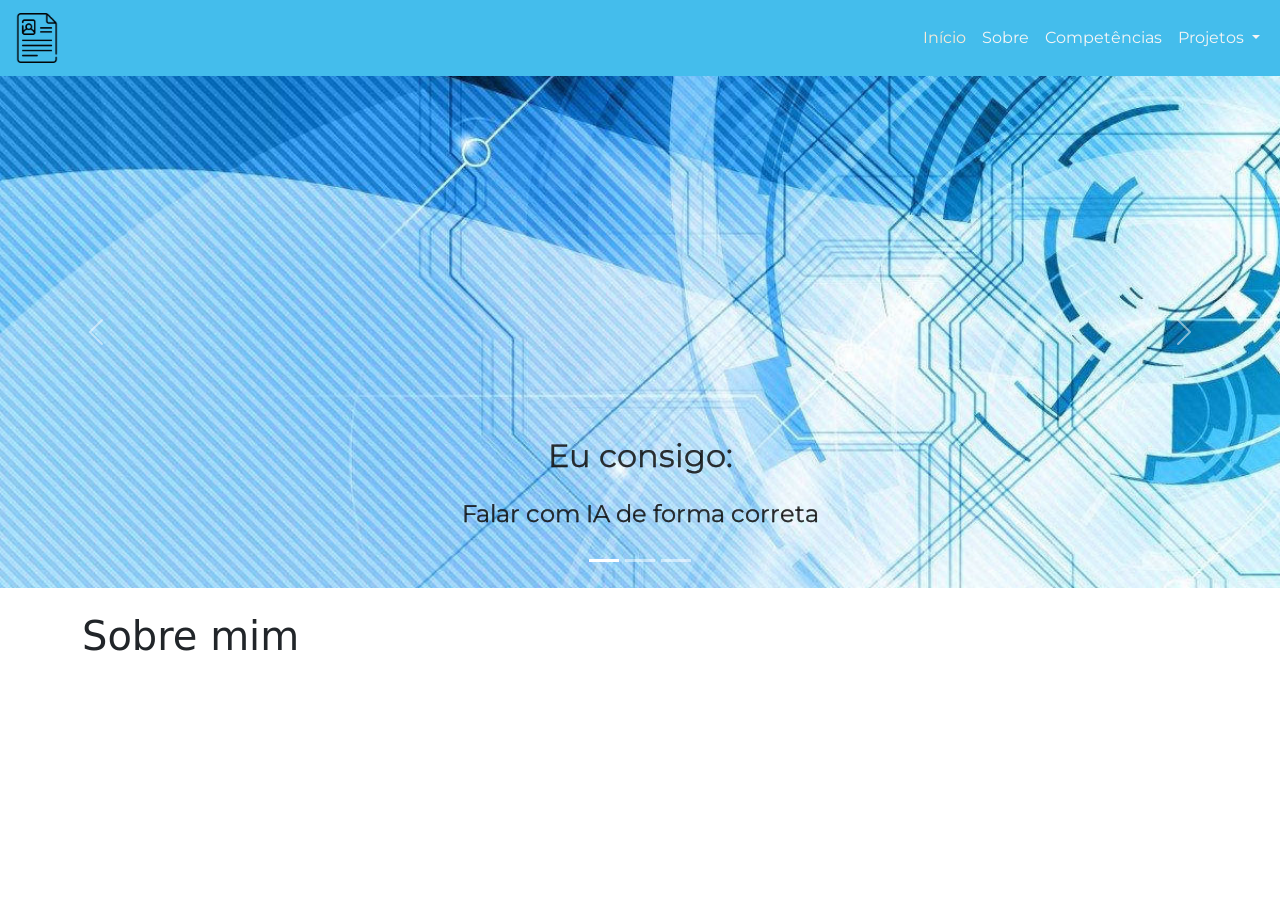
==== Curriculo/index.html @ 7e07754c "Add files via upload" ====
<!DOCTYPE html>
<html lang="pt-br">

<head>
    <meta charset="UTF-8">
    <meta name="viewport" content="width=device-width, initial-scale=1.0">
    <title>Currículo</title>
    <link rel="stylesheet" href="css/bootstrap.css">
    <link rel="stylesheet" href="css/style.css">
    <link rel="shortcut icon" href="img/resume.png" type="image/x-icon">
    <link rel="preconnect" href="https://fonts.googleapis.com">
    <link rel="preconnect" href="https://fonts.gstatic.com" crossorigin>
    <link href="https://fonts.googleapis.com/css2?family=Montserrat:ital,wght@0,100..900;1,100..900&display=swap"
        rel="stylesheet">
</head>

<body>
    <!-- cabeçalho -->
    <header>
        <nav class="navbar navbar-expand-lg fundomenu">
            <div class="container-fluid">
                <a class="navbar-brand" href="#carrossel"><img src="img/logo.png" alt="Logo do site"></a>
                <button class="navbar-toggler" type="button" data-bs-toggle="collapse"
                    data-bs-target="#navbarSupportedContent" aria-controls="navbarSupportedContent"
                    aria-expanded="false" aria-label="Toggle navigation">
                    <span class="navbar-toggler-icon"></span>
                </button>
                <div class="collapse navbar-collapse" id="navbarSupportedContent">
                    <ul class="navbar-nav ms-auto mb-2 mb-lg-0">
                        <li class="nav-item">
                            <a class="nav-link active minhafonte" aria-current="page" href="#carrossel">Início</a>
                        </li>
                        <li class="nav-item">
                            <a class="nav-link minhafonte" href="#sobre">Sobre</a>
                        </li>
                        <li class="nav-item">
                            <a class="nav-link minhafonte" href="#competencias">Competências</a>
                        </li>
                        <li class="nav-item dropdown">
                            <a class="nav-link dropdown-toggle minhafonte" href="#" role="button"
                                data-bs-toggle="dropdown" aria-expanded="false">
                                Projetos
                            </a>
                            <ul class="dropdown-menu dropdown-menu-end">
                                <li><a class="dropdown-item minhafonte" href="#">Teatro</a></li>
                                <li><a class="dropdown-item minhafonte" href="#">Fotonovela</a></li>
                                <li><a class="dropdown-item minhafonte" href="#">Cena de filme em inglês</a></li>
                                <li>
                                    <hr class="dropdown-divider">
                                </li>
                                <li><a class="dropdown-item minhafonte" href="#">Meu Primeiro site</a></li>
                                <li><a class="dropdown-item minhafonte" href="#">Personagens que refiz no Photoshop</a>
                                </li>
                                <li><a class="dropdown-item minhafonte" href="#">Something else here</a></li>
                                <li><a class="dropdown-item minhafonte" href="#">Something else here</a></li>
                            </ul>
                        </li>
                    </ul>
                </div>
            </div>
        </nav>
    </header>

    <!-- carrossel -->
    <section id="carrossel">
        <div id="carouselExampleCaptions" class="carousel slide">
            <div class="carousel-indicators">
                <button type="button" data-bs-target="#carouselExampleCaptions" data-bs-slide-to="0" class="active"
                    aria-current="true" aria-label="Slide 1"></button>
                <button type="button" data-bs-target="#carouselExampleCaptions" data-bs-slide-to="1"
                    aria-label="Slide 2"></button>
                <button type="button" data-bs-target="#carouselExampleCaptions" data-bs-slide-to="2"
                    aria-label="Slide 3"></button>
            </div>
            <div class="carousel-inner">
                <div class="carousel-item active">
                    <img src="img/tecnologia-real1.jpg" class="d-block w-100" alt="Eclipse no céu vermelho">
                    <div class="carousel-caption d-none d-md-block minhafonte preto">
                        <div class="grande contorno">
                            <p>Eu consigo:</p>
                        </div>
                        <div class="medio contorno">
                            <p>Falar com IA de forma correta</p>
                        </div>
                    </div>
                </div>
                <div class="carousel-item">
                    <img src="img/tecnologia-real2.jpg" class="d-block w-100" alt="Pôr do sol com cores quentes e rosadas">
                    <div class="carousel-caption d-none d-md-block minhafonte neutro">
                        <div class="grande neutro">
                            <p>Eu sei programar/usar:</p>
                        </div>
                        <div class="medio">
                            <p>Html, CSS, C++ e Python.</p>
                        </div>
                    </div>
                </div>
                <div class="carousel-item">
                    <img src="img/tecnologia-real3.jpg" class="d-block w-100"
                        alt="Cervo a beira de um lago duranto o pôr do sol">
                    <div class="carousel-caption d-none d-md-block minhafonte">
                        <div class="grande contorno">
                            <p>Mais sobre mim</p>
                        </div>
                        <div class="medio neutro">
                            <p>Logo abaixo</p>
                        </div>
                    </div>
                </div>
            </div>
            <button class="carousel-control-prev" type="button" data-bs-target="#carouselExampleCaptions"
                data-bs-slide="prev">
                <span class="carousel-control-prev-icon" aria-hidden="true"></span>
                <span class="visually-hidden">Previous</span>
            </button>
            <button class="carousel-control-next" type="button" data-bs-target="#carouselExampleCaptions"
                data-bs-slide="next">
                <span class="carousel-control-next-icon" aria-hidden="true"></span>
                <span class="visually-hidden">Next</span>
            </button>
        </div>
    </section>

    <!-- maior section para o site inteiro -->
    <main class="my-4 container">
        <!-- sobre mim -->
        <section id="sobre">
            <h1>Sobre mim</h1>
        </section>

        <!-- grid das competencias no mercado de trabalho -->
        <section id="competencias">

        </section>
    </main>

    <!-- rodapé do site -->
    <footer>

    </footer>
    <script src="js/bootstrap.bundle.js"></script>
</body>

</html>
---- Curriculo/css/style.css ----
img{
    width: 50px;
    height: auto;
}
.fundomenu{
    background-color: rgba(32, 176, 233, 0.836);
}

.minhafonte{
  font-family: "Montserrat", sans-serif;
  font-optical-sizing: auto;
  font-weight: 400px;
  font-style: normal;
}

.preto{
  color: rgba(27, 26, 26, 0.904);
}

.contorno{
  -webkit-text-stroke-width: 0.3px;
  -webkit-text-stroke-color: black;
}

.neutro{
  -webkit-text-stroke-width: 0.2px;
  -webkit-text-stroke-color: antiquewhite;
}

.grande{
  font-size: 2rem;
}

.medio{
  font-size: 1.5rem;
}
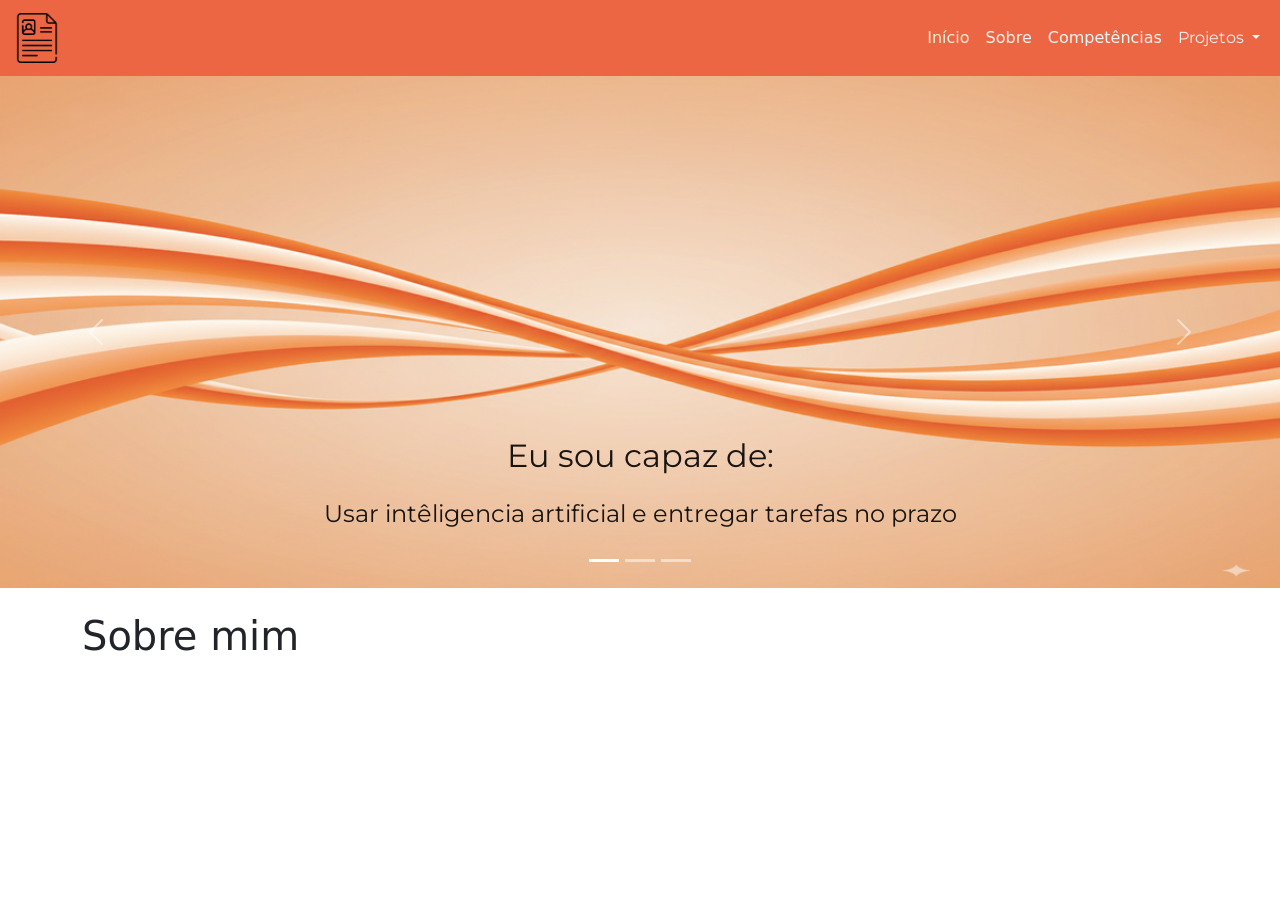
==== commit 4557f406: "curriculo" ====
--- a/Curriculo/index.html
+++ b/Curriculo/index.html
@@ -6,7 +6,7 @@
     <meta name="viewport" content="width=device-width, initial-scale=1.0">
     <title>Currículo</title>
     <link rel="stylesheet" href="css/bootstrap.css">
-    <link rel="stylesheet" href="css/style.css">
+    <link rel="stylesheet" href="css/estilo.css">
     <link rel="shortcut icon" href="img/resume.png" type="image/x-icon">
     <link rel="preconnect" href="https://fonts.googleapis.com">
     <link rel="preconnect" href="https://fonts.gstatic.com" crossorigin>
@@ -37,7 +37,7 @@
                             <a class="nav-link minhafonte" href="#competencias">Competências</a>
                         </li>
                         <li class="nav-item dropdown">
-                            <a class="nav-link dropdown-toggle minhafonte" href="#" role="button"
+                            <a class="nav-link dropdown-toggle minha_fonte" href="#" role="button"
                                 data-bs-toggle="dropdown" aria-expanded="false">
                                 Projetos
                             </a>
@@ -74,36 +74,36 @@
             </div>
             <div class="carousel-inner">
                 <div class="carousel-item active">
-                    <img src="img/tecnologia-real1.jpg" class="d-block w-100" alt="Eclipse no céu vermelho">
-                    <div class="carousel-caption d-none d-md-block minhafonte preto">
-                        <div class="grande contorno">
-                            <p>Eu consigo:</p>
+                    <img src="img/resized_1.png" class="d-block w-100" alt="Fundo Laranja com linhas laranjas e brancas no meio de cada lado, quase se tocam igual galhos de arvores">
+                    <div class="carousel-caption d-none d-md-block minha_fonte preto">
+                        <div class="grande-contorno">
+                            <p>Eu sou capaz de:</p>
                         </div>
-                        <div class="medio contorno">
-                            <p>Falar com IA de forma correta</p>
+                        <div class="medio-contorno">
+                            <p>Usar intêligencia artificial e entregar tarefas no prazo</p>
                         </div>
                     </div>
                 </div>
                 <div class="carousel-item">
-                    <img src="img/tecnologia-real2.jpg" class="d-block w-100" alt="Pôr do sol com cores quentes e rosadas">
-                    <div class="carousel-caption d-none d-md-block minhafonte neutro">
-                        <div class="grande neutro">
-                            <p>Eu sei programar/usar:</p>
+                    <img src="img/resized_2.png" class="d-block w-100" alt="Fundo laranja com o uso de formas geométricas e linhas laranjas e brancas, uma junçao de abstracionismo com o uso de linhas que se assemelham a galhos de árvore">
+                    <div class="carousel-caption d-none d-md-block minha_fonte preto">
+                        <div class="grande-neutro">
+                            <p>Eu sei programar:</p>
                         </div>
                         <div class="medio">
-                            <p>Html, CSS, C++ e Python.</p>
+                            <p>Html, CSS, e Python.</p>
                         </div>
                     </div>
                 </div>
                 <div class="carousel-item">
-                    <img src="img/tecnologia-real3.jpg" class="d-block w-100"
-                        alt="Cervo a beira de um lago duranto o pôr do sol">
-                    <div class="carousel-caption d-none d-md-block minhafonte">
-                        <div class="grande contorno">
-                            <p>Mais sobre mim</p>
+                    <img src="img/resized_3.png" class="d-block w-100"
+                        alt="formas geometricas com as cores laranja e branco">
+                    <div class="carousel-caption d-none d-md-block minha_fonte preto">
+                        <div class="grande-contorno">
+                            <p>Edição</p>
                         </div>
-                        <div class="medio neutro">
-                            <p>Logo abaixo</p>
+                        <div class="medio-neutro">
+                            <p>Eu consigo usar o photoshop, e sei usar tanto o excel quanto o word</p>
                         </div>
                     </div>
                 </div>
--- a/Curriculo/css/estilo.css
+++ b/Curriculo/css/estilo.css
@@ -0,0 +1,48 @@
+img{
+    width: 50px;
+    height: auto;
+}
+.fundomenu{
+    background-color: rgba(233, 72, 32, 0.836);
+}
+
+.minha_fonte{
+  font-family: "Montserrat", sans-serif;
+  font-optical-sizing: auto;
+  font-weight: 400px;
+  font-style: normal;
+}
+
+.preto {
+    color: rgba(0, 0, 0, 0.9);
+}
+
+.neutro {
+    color: antiquewhite;
+}
+
+/* Contornos */
+.contorno {
+    -webkit-text-stroke-width: 0.3px;
+    -webkit-text-stroke-color: black;
+}
+
+.neutro-contorno {
+    -webkit-text-stroke-width: 0.2px;
+    -webkit-text-stroke-color: antiquewhite;
+}
+
+/* Tamanhos de texto */
+.grande, .grande-contorno, .grande-neutro {
+    font-size: 2rem;
+    
+}
+
+.medio, .medio-contorno, .medio-neutro {
+    font-size: 1.5rem;
+}
+
+/* Garantindo prioridade sobre Bootstrap */
+.carousel-caption .minha_fonte {
+    font-family: "Montserrat", sans-serif;
+}
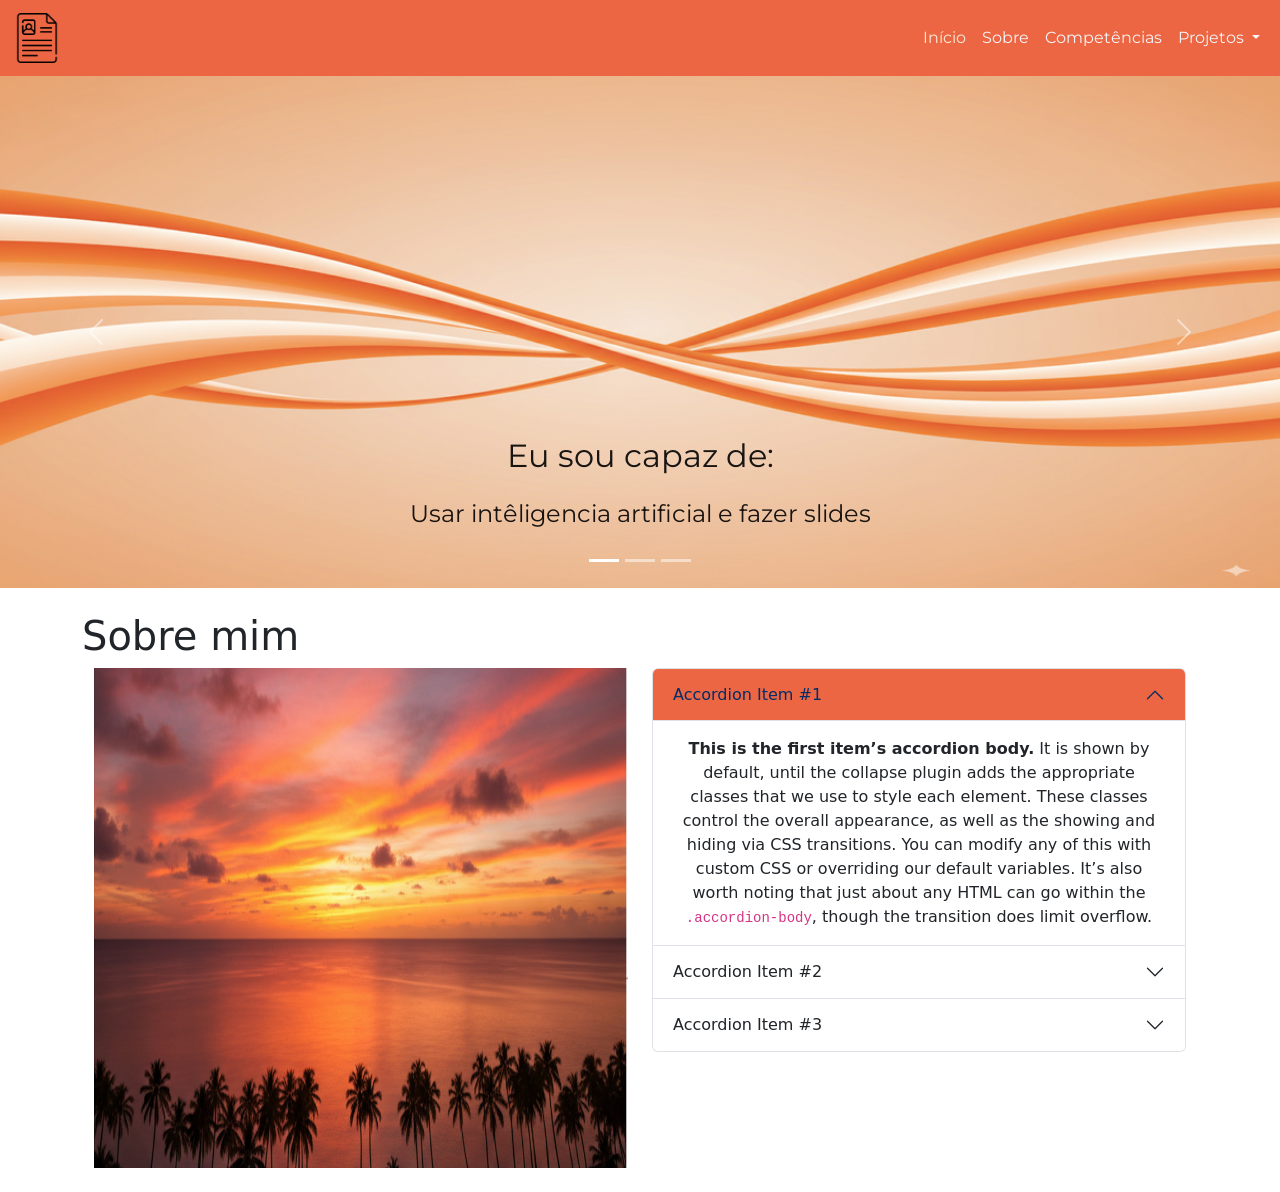
==== commit 3de6da4d: "accordion" ====
--- a/Curriculo/index.html
+++ b/Curriculo/index.html
@@ -19,7 +19,7 @@
     <header>
         <nav class="navbar navbar-expand-lg fundomenu">
             <div class="container-fluid">
-                <a class="navbar-brand" href="#carrossel"><img src="img/logo.png" alt="Logo do site"></a>
+                <a class="navbar-brand" href="#carrossel"><img class="samir" src="img/logo.png" alt="Logo do site"></a>
                 <button class="navbar-toggler" type="button" data-bs-toggle="collapse"
                     data-bs-target="#navbarSupportedContent" aria-controls="navbarSupportedContent"
                     aria-expanded="false" aria-label="Toggle navigation">
@@ -28,13 +28,13 @@
                 <div class="collapse navbar-collapse" id="navbarSupportedContent">
                     <ul class="navbar-nav ms-auto mb-2 mb-lg-0">
                         <li class="nav-item">
-                            <a class="nav-link active minhafonte" aria-current="page" href="#carrossel">Início</a>
+                            <a class="nav-link active minha_fonte" aria-current="page" href="#carrossel">Início</a>
                         </li>
                         <li class="nav-item">
-                            <a class="nav-link minhafonte" href="#sobre">Sobre</a>
+                            <a class="nav-link minha_fonte" href="#sobre">Sobre</a>
                         </li>
                         <li class="nav-item">
-                            <a class="nav-link minhafonte" href="#competencias">Competências</a>
+                            <a class="nav-link minha_fonte" href="#competencias">Competências</a>
                         </li>
                         <li class="nav-item dropdown">
                             <a class="nav-link dropdown-toggle minha_fonte" href="#" role="button"
@@ -42,17 +42,17 @@
                                 Projetos
                             </a>
                             <ul class="dropdown-menu dropdown-menu-end">
-                                <li><a class="dropdown-item minhafonte" href="#">Teatro</a></li>
-                                <li><a class="dropdown-item minhafonte" href="#">Fotonovela</a></li>
-                                <li><a class="dropdown-item minhafonte" href="#">Cena de filme em inglês</a></li>
+                                <li><a class="dropdown-item minha_fonte" href="#">Teatro</a></li>
+                                <li><a class="dropdown-item minha_fonte" href="#">Fotonovela</a></li>
+                                <li><a class="dropdown-item minha_fonte" href="#">Cena de filme em inglês</a></li>
                                 <li>
                                     <hr class="dropdown-divider">
                                 </li>
-                                <li><a class="dropdown-item minhafonte" href="#">Meu Primeiro site</a></li>
-                                <li><a class="dropdown-item minhafonte" href="#">Personagens que refiz no Photoshop</a>
+                                <li><a class="dropdown-item minha_fonte" href="#">Meu Primeiro site</a></li>
+                                <li><a class="dropdown-item minha_fonte" href="#">Personagens que refiz no Photoshop</a>
                                 </li>
-                                <li><a class="dropdown-item minhafonte" href="#">Something else here</a></li>
-                                <li><a class="dropdown-item minhafonte" href="#">Something else here</a></li>
+                                <li><a class="dropdown-item minha_fonte" href="#">Something else here</a></li>
+                                <li><a class="dropdown-item minha_fonte" href="#">Something else here</a></li>
                             </ul>
                         </li>
                     </ul>
@@ -74,18 +74,20 @@
             </div>
             <div class="carousel-inner">
                 <div class="carousel-item active">
-                    <img src="img/resized_1.png" class="d-block w-100" alt="Fundo Laranja com linhas laranjas e brancas no meio de cada lado, quase se tocam igual galhos de arvores">
+                    <img src="img/resized_1.png" class="d-block w-100"
+                        alt="Fundo Laranja com linhas laranjas e brancas no meio de cada lado, quase se tocam igual galhos de arvores">
                     <div class="carousel-caption d-none d-md-block minha_fonte preto">
                         <div class="grande-contorno">
                             <p>Eu sou capaz de:</p>
                         </div>
                         <div class="medio-contorno">
-                            <p>Usar intêligencia artificial e entregar tarefas no prazo</p>
+                            <p>Usar intêligencia artificial e fazer slides</p>
                         </div>
                     </div>
                 </div>
                 <div class="carousel-item">
-                    <img src="img/resized_2.png" class="d-block w-100" alt="Fundo laranja com o uso de formas geométricas e linhas laranjas e brancas, uma junçao de abstracionismo com o uso de linhas que se assemelham a galhos de árvore">
+                    <img src="img/resized_2.png" class="d-block w-100"
+                        alt="Fundo laranja com o uso de formas geométricas e linhas laranjas e brancas, uma junçao de abstracionismo com o uso de linhas que se assemelham a galhos de árvore">
                     <div class="carousel-caption d-none d-md-block minha_fonte preto">
                         <div class="grande-neutro">
                             <p>Eu sei programar:</p>
@@ -126,6 +128,79 @@
         <!-- sobre mim -->
         <section id="sobre">
             <h1>Sobre mim</h1>
+            <div class="container text-center">
+                <div class="row">
+                    <div class="col">
+                        <img src="img/banner1.png" class="img-fluid" alt="...">
+                    </div>
+                    <div class="col">
+                        <div class="accordion" id="accordionExample">
+                            <div class="accordion-item">
+                                <h2 class="accordion-header">
+                                    <button class="accordion-button" type="button" data-bs-toggle="collapse"
+                                        data-bs-target="#collapseOne" aria-expanded="true" aria-controls="collapseOne">
+                                        Accordion Item #1
+                                    </button>
+                                </h2>
+                                <div id="collapseOne" class="accordion-collapse collapse show"
+                                    data-bs-parent="#accordionExample">
+                                    <div class="accordion-body">
+                                        <strong>This is the first item’s accordion body.</strong> It is shown by
+                                        default, until the collapse plugin adds the appropriate classes that we use to
+                                        style each element. These classes control the overall appearance, as well as the
+                                        showing and hiding via CSS transitions. You can modify any of this with custom
+                                        CSS or overriding our default variables. It’s also worth noting that just about
+                                        any HTML can go within the <code>.accordion-body</code>, though the transition
+                                        does limit overflow.
+                                    </div>
+                                </div>
+                            </div>
+                            <div class="accordion-item">
+                                <h2 class="accordion-header">
+                                    <button class="accordion-button collapsed" type="button" data-bs-toggle="collapse"
+                                        data-bs-target="#collapseTwo" aria-expanded="false" aria-controls="collapseTwo">
+                                        Accordion Item #2
+                                    </button>
+                                </h2>
+                                <div id="collapseTwo" class="accordion-collapse collapse"
+                                    data-bs-parent="#accordionExample">
+                                    <div class="accordion-body">
+                                        <strong>This is the second item’s accordion body.</strong> It is hidden by
+                                        default, until the collapse plugin adds the appropriate classes that we use to
+                                        style each element. These classes control the overall appearance, as well as the
+                                        showing and hiding via CSS transitions. You can modify any of this with custom
+                                        CSS or overriding our default variables. It’s also worth noting that just about
+                                        any HTML can go within the <code>.accordion-body</code>, though the transition
+                                        does limit overflow.
+                                    </div>
+                                </div>
+                            </div>
+                            <div class="accordion-item">
+                                <h2 class="accordion-header">
+                                    <button class="accordion-button collapsed" type="button" data-bs-toggle="collapse"
+                                        data-bs-target="#collapseThree" aria-expanded="false"
+                                        aria-controls="collapseThree">
+                                        Accordion Item #3
+                                    </button>
+                                </h2>
+                                <div id="collapseThree" class="accordion-collapse collapse"
+                                    data-bs-parent="#accordionExample">
+                                    <div class="accordion-body">
+                                        <strong>This is the third item’s accordion body.</strong> It is hidden by
+                                        default, until the collapse plugin adds the appropriate classes that we use to
+                                        style each element. These classes control the overall appearance, as well as the
+                                        showing and hiding via CSS transitions. You can modify any of this with custom
+                                        CSS or overriding our default variables. It’s also worth noting that just about
+                                        any HTML can go within the <code>.accordion-body</code>, though the transition
+                                        does limit overflow.
+                                    </div>
+                                </div>
+                            </div>
+                        </div>
+                    </div>
+                </div>
+            </div>
+
         </section>
 
         <!-- grid das competencias no mercado de trabalho -->
--- a/Curriculo/css/estilo.css
+++ b/Curriculo/css/estilo.css
@@ -1,4 +1,4 @@
-img{
+.samir{
     width: 50px;
     height: auto;
 }
@@ -45,4 +45,9 @@
 /* Garantindo prioridade sobre Bootstrap */
 .carousel-caption .minha_fonte {
     font-family: "Montserrat", sans-serif;
+}
+
+.img-fluid {
+    width: 700px;
+    height: 500px;
 }
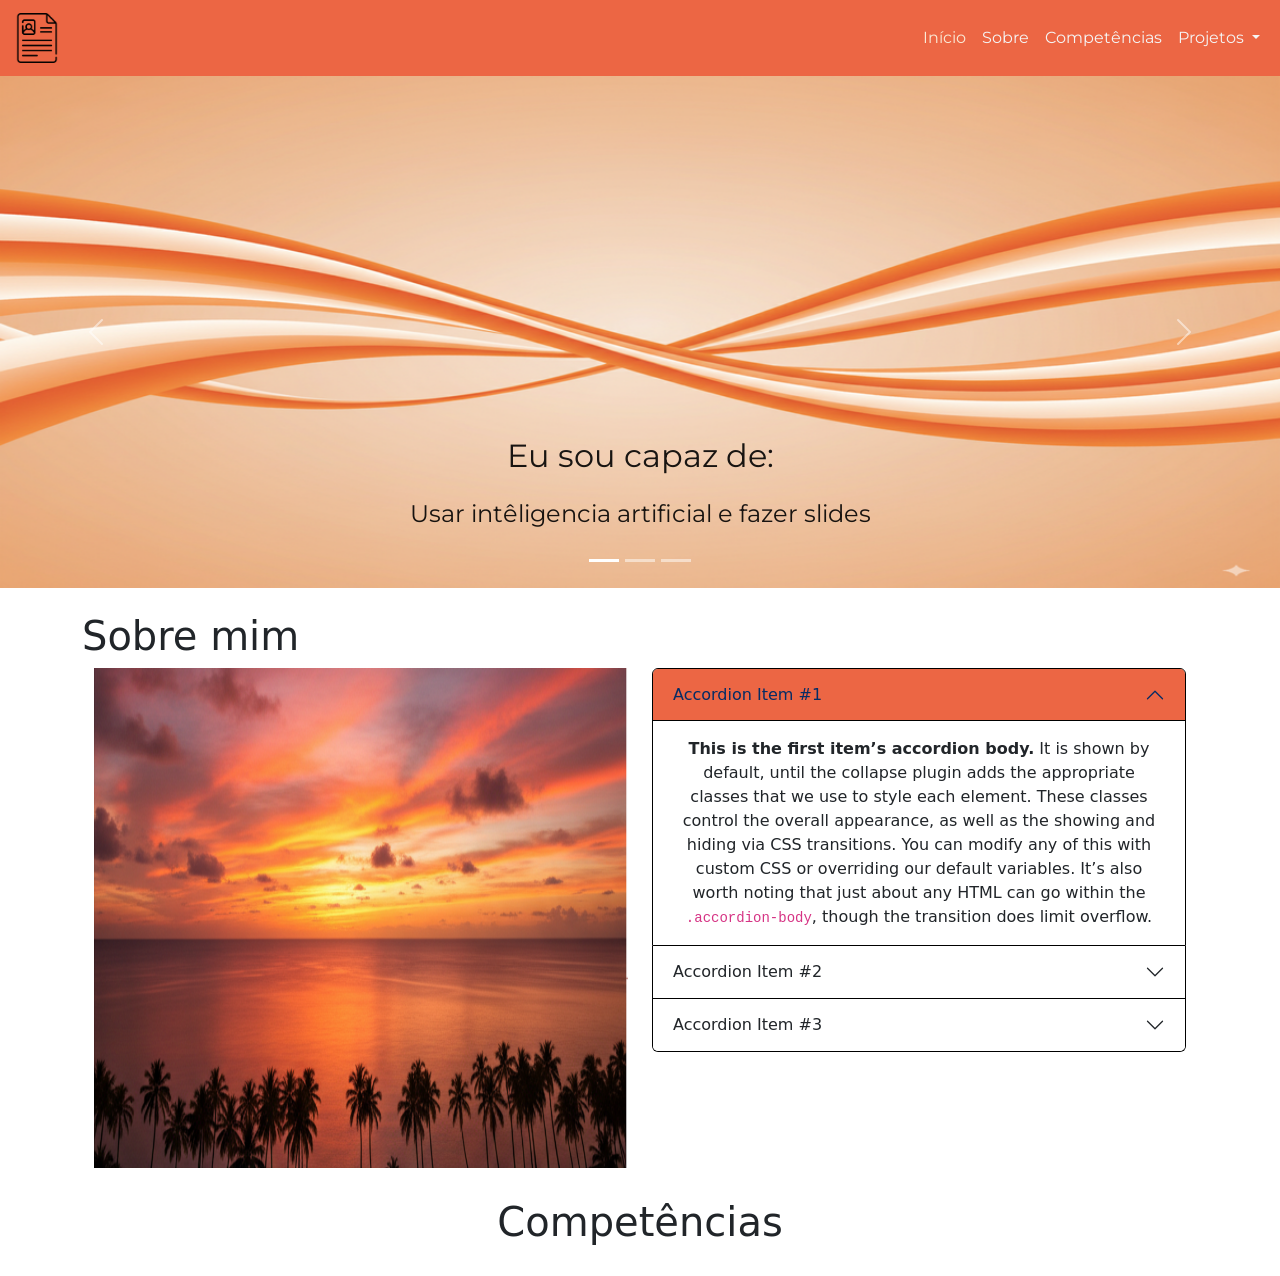
==== commit fdb41871: "samir" ====
--- a/Curriculo/index.html
+++ b/Curriculo/index.html
@@ -205,8 +205,8 @@
 
         <!-- grid das competencias no mercado de trabalho -->
         <section id="competencias">
-
-        </section>
+            <div class="compe"></div>
+                <h1 class ="compe">Competências</h1>
     </main>
 
     <!-- rodapé do site -->
--- a/Curriculo/css/estilo.css
+++ b/Curriculo/css/estilo.css
@@ -50,4 +50,10 @@
 .img-fluid {
     width: 700px;
     height: 500px;
-}+}
+
+.compe {
+    text-align: center;
+    margin-bottom: 30px;
+}
+
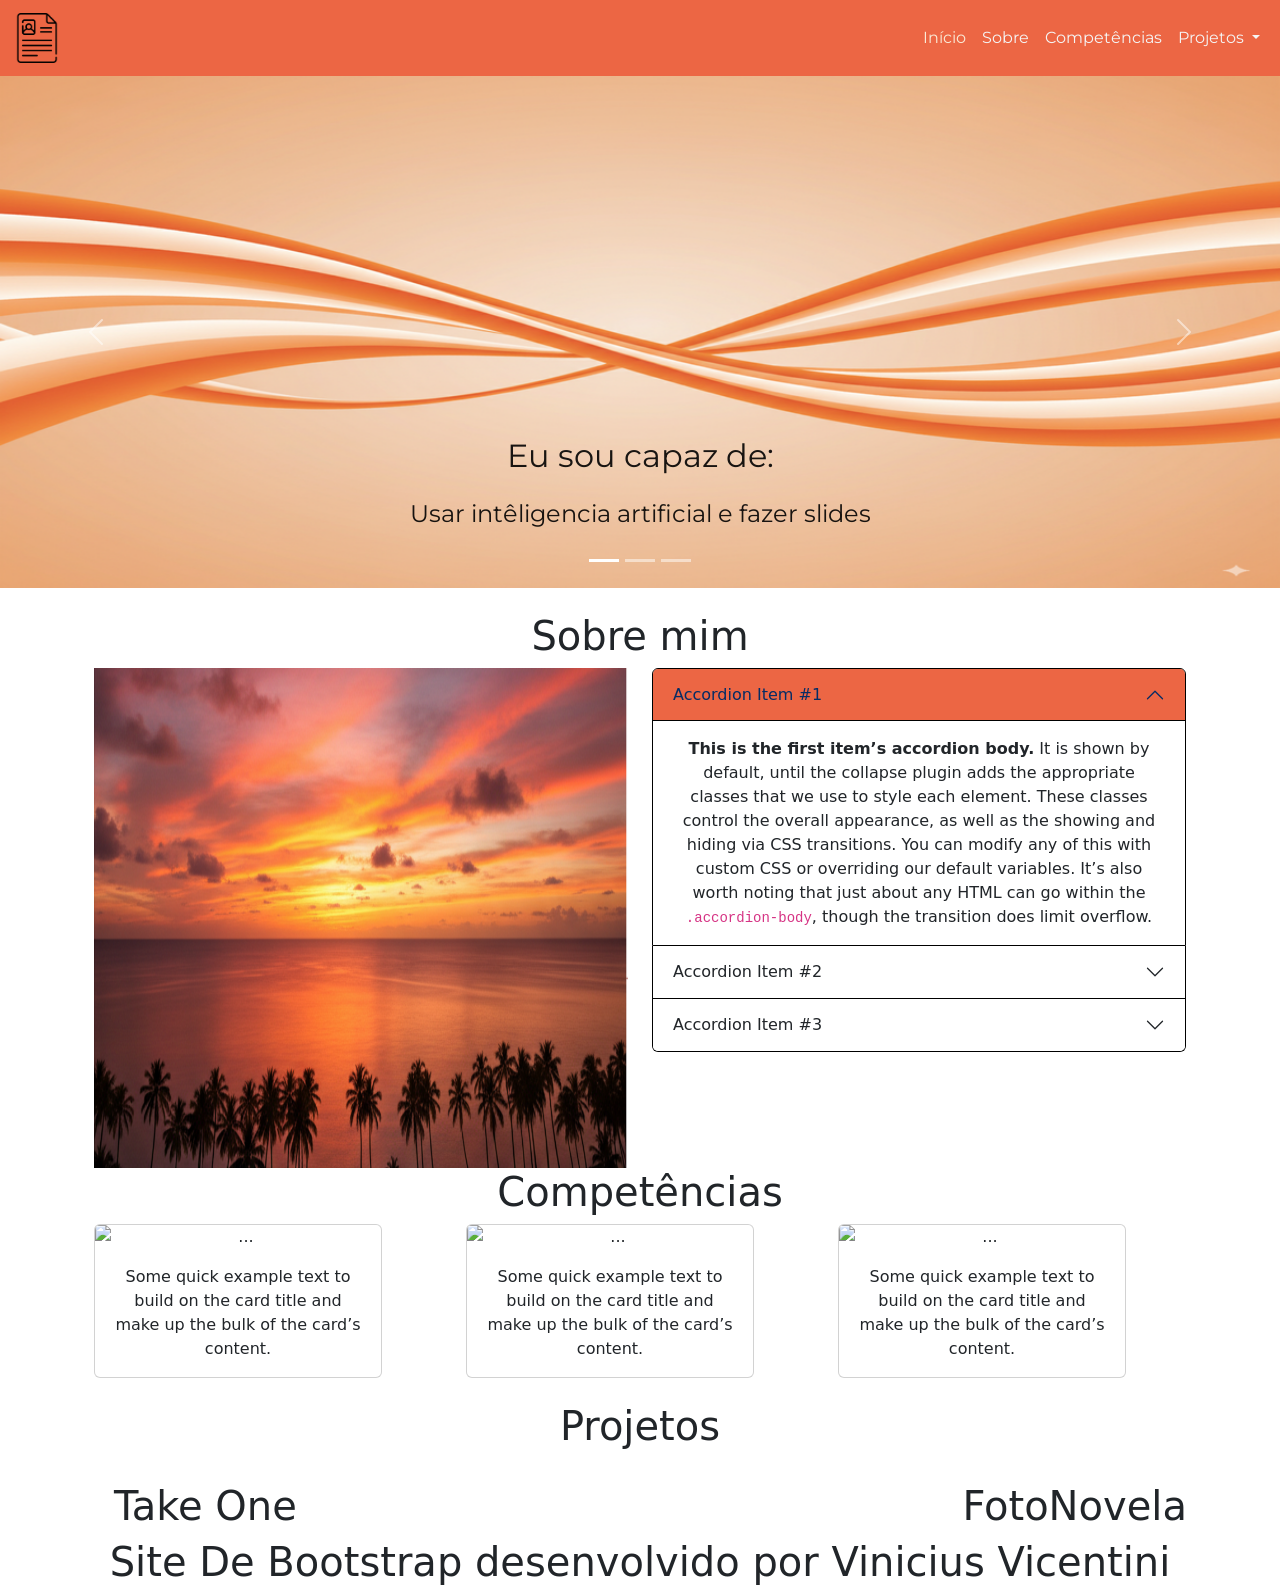
==== commit 416df808: "amir" ====
--- a/Curriculo/index.html
+++ b/Curriculo/index.html
@@ -127,13 +127,13 @@
     <main class="my-4 container">
         <!-- sobre mim -->
         <section id="sobre">
-            <h1>Sobre mim</h1>
             <div class="container text-center">
+                <h1>Sobre mim</h1>
                 <div class="row">
                     <div class="col">
                         <img src="img/banner1.png" class="img-fluid" alt="...">
                     </div>
-                    <div class="col">
+                    <div class="col centralizar">
                         <div class="accordion" id="accordionExample">
                             <div class="accordion-item">
                                 <h2 class="accordion-header">
@@ -205,14 +205,63 @@
 
         <!-- grid das competencias no mercado de trabalho -->
         <section id="competencias">
-            <div class="compe"></div>
-                <h1 class ="compe">Competências</h1>
+            <div class="container text-center">
+                <div class="row">
+                    <h1>Competências</h1>
+                  <div class="col">
+                    <div class="card" style="width: 18rem;">
+                        <img src="..." class="card-img-top" alt="...">
+                        <div class="card-body">
+                          <p class="card-text">Some quick example text to build on the card title and make up the bulk of the card’s content.</p>
+                        </div>
+                      </div>
+                  </div>
+                  <div class="col">
+                    <div class="card" style="width: 18rem;">
+                        <img src="..." class="card-img-top" alt="...">
+                        <div class="card-body">
+                          <p class="card-text">Some quick example text to build on the card title and make up the bulk of the card’s content.</p>
+                        </div>
+                      </div>
+                  </div>
+                  <div class="col">
+                    <div class="card" style="width: 18rem;">
+                        <img src="..." class="card-img-top" alt="...">
+                        <div class="card-body">
+                          <p class="card-text">Some quick example text to build on the card title and make up the bulk of the card’s content.</p>
+                        </div>
+                      </div>
+                  </div>
+                </div>
+              </div>
+        </section>
     </main>
 
+    <section class="proj">
+        <div class="proj"></div>
+            <h1>Projetos</h1>
+            <div class="row justify-content-between">
+                <div class="col-4">
+                    <div class="vid"></div>
+                        <img src="" alt="">
+                  <h1>Take One</Table></h1>
+            </div>
+            <div class="col-4">
+                <div class="vid"></div>
+                    <img src="" alt="">
+                <h1>FotoNovela</h1>
+            </div>
+    </section>
+
     <!-- rodapé do site -->
-    <footer>
-
-    </footer>
+
+    <section class="foot">
+        <div class="foot">
+            <footer>
+                <h1>Site De Bootstrap desenvolvido por Vinicius Vicentini</h1>
+            </footer>
+        </div>
+    </section>
     <script src="js/bootstrap.bundle.js"></script>
 </body>
 
--- a/Curriculo/css/estilo.css
+++ b/Curriculo/css/estilo.css
@@ -57,3 +57,10 @@
     margin-bottom: 30px;
 }
 
+.proj{
+    text-align: center;
+}
+
+.foot{
+    text-align: center;
+}
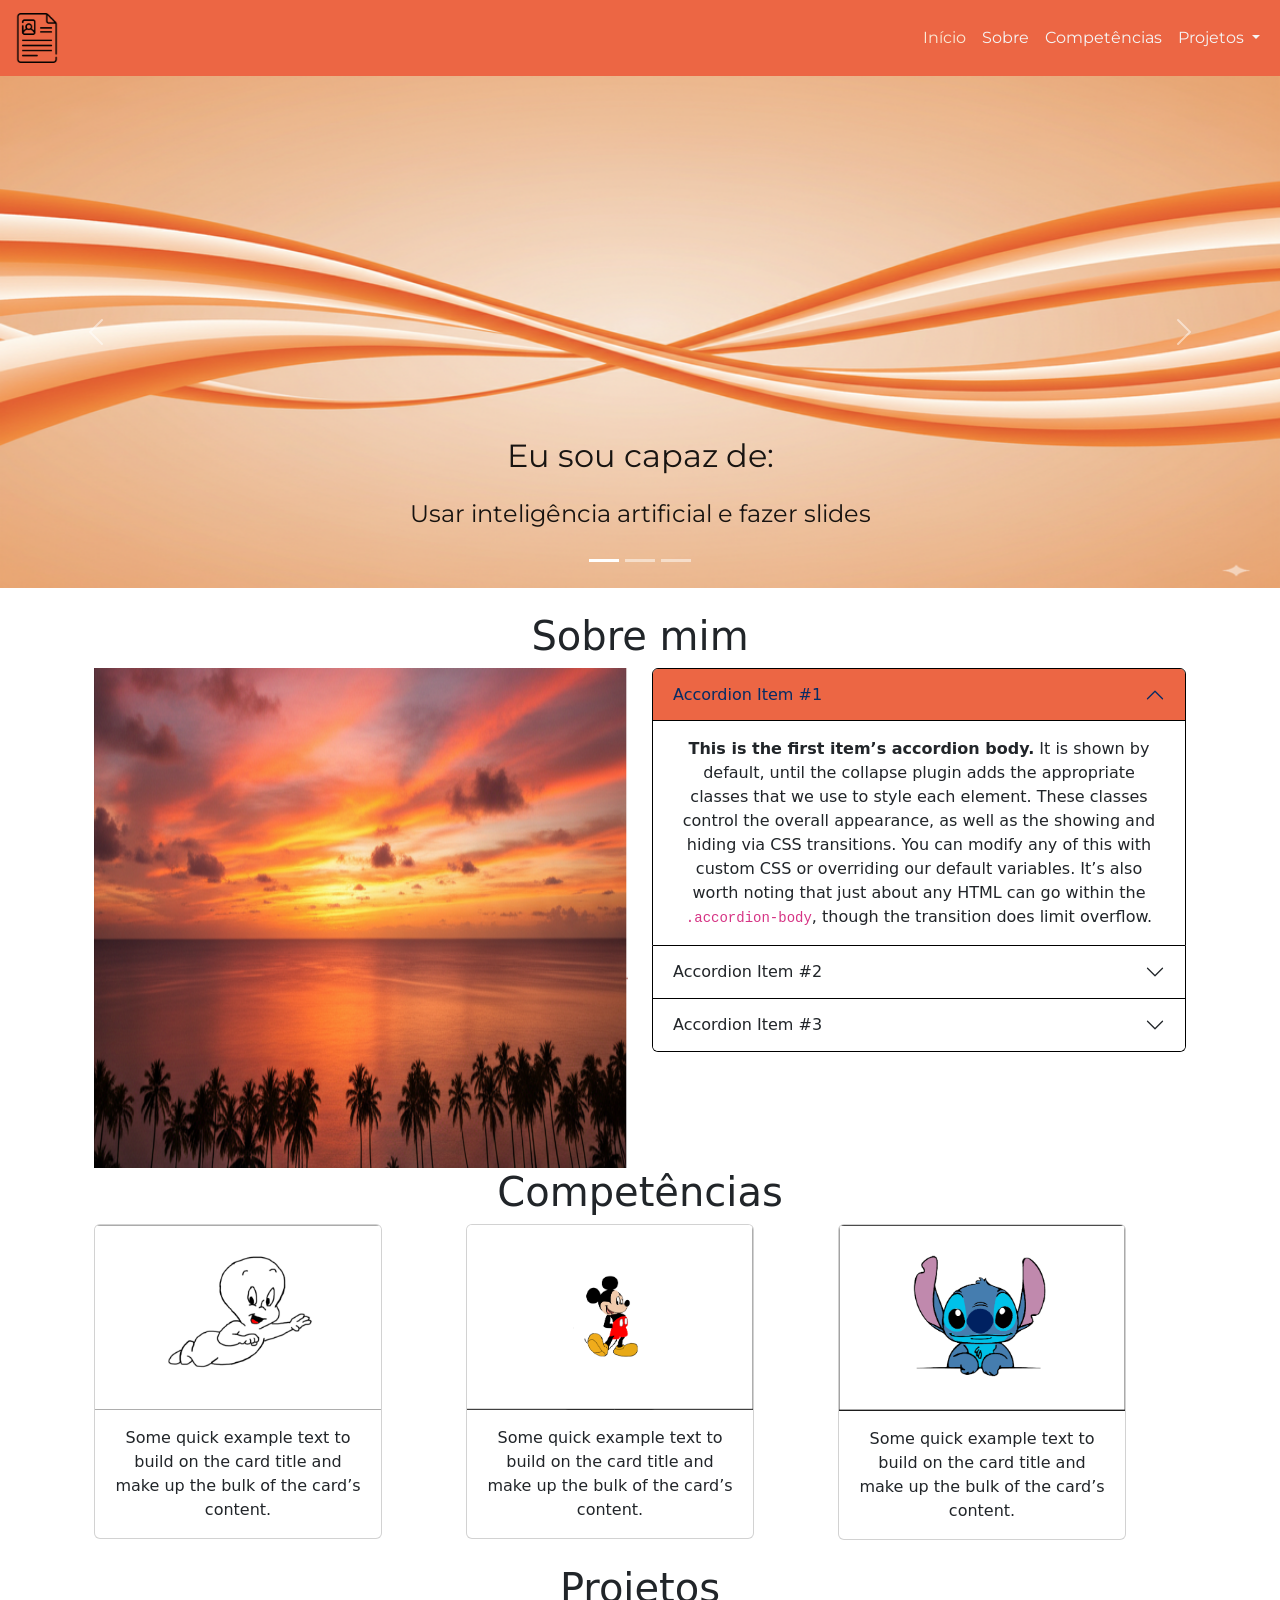
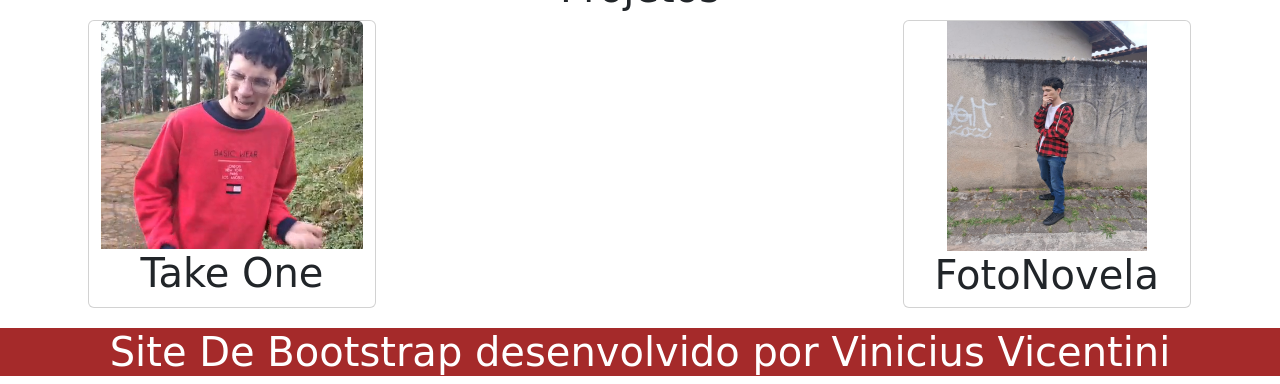
==== commit d5503440: "fotos" ====
--- a/Curriculo/index.html
+++ b/Curriculo/index.html
@@ -81,7 +81,7 @@
                             <p>Eu sou capaz de:</p>
                         </div>
                         <div class="medio-contorno">
-                            <p>Usar intêligencia artificial e fazer slides</p>
+                            <p>Usar inteligência artificial e fazer slides</p>
                         </div>
                     </div>
                 </div>
@@ -210,7 +210,7 @@
                     <h1>Competências</h1>
                   <div class="col">
                     <div class="card" style="width: 18rem;">
-                        <img src="..." class="card-img-top" alt="...">
+                        <img src="img/gas.png" class="card-img-top" alt="...">
                         <div class="card-body">
                           <p class="card-text">Some quick example text to build on the card title and make up the bulk of the card’s content.</p>
                         </div>
@@ -218,7 +218,7 @@
                   </div>
                   <div class="col">
                     <div class="card" style="width: 18rem;">
-                        <img src="..." class="card-img-top" alt="...">
+                        <img src="img/mick.png" class="card-img-top" alt="...">
                         <div class="card-body">
                           <p class="card-text">Some quick example text to build on the card title and make up the bulk of the card’s content.</p>
                         </div>
@@ -226,7 +226,7 @@
                   </div>
                   <div class="col">
                     <div class="card" style="width: 18rem;">
-                        <img src="..." class="card-img-top" alt="...">
+                        <img src="img/sti.png" class="card-img-top" alt="...">
                         <div class="card-body">
                           <p class="card-text">Some quick example text to build on the card title and make up the bulk of the card’s content.</p>
                         </div>
@@ -240,16 +240,17 @@
     <section class="proj">
         <div class="proj"></div>
             <h1>Projetos</h1>
-            <div class="row justify-content-between">
+            <div class="corrigir">
+                <div class="row justify-content-between">
+                <div class="card" style="width: 18rem;">
+                    <img src="img/trauma.png" class="card-img-top" alt="...">
+                        <h1>Take One</Table></h1>
+            </div>
                 <div class="col-4">
-                    <div class="vid"></div>
-                        <img src="" alt="">
-                  <h1>Take One</Table></h1>
-            </div>
-            <div class="col-4">
-                <div class="vid"></div>
-                    <img src="" alt="">
-                <h1>FotoNovela</h1>
+                        <div class="card" style="width: 18rem;">
+                            <img class="pedres" src="img/fot_jpg.png" class="card-img-top" alt="...">
+                    <h1>FotoNovela</h1>
+                </div>
             </div>
     </section>
 
--- a/Curriculo/css/estilo.css
+++ b/Curriculo/css/estilo.css
@@ -55,6 +55,7 @@
 .compe {
     text-align: center;
     margin-bottom: 30px;
+    margin-top: 20pxpx;
 }
 
 .proj{
@@ -63,4 +64,19 @@
 
 .foot{
     text-align: center;
+    background-color: brown;
+    color: white;
+    margin-top: 20px;
+    padding: 1;
+    font-size: 0.5rem;
+}
+
+.corrigir {
+    margin-left: 100px;
+}
+
+.pedres {
+    width: 200px;
+    height: 230px;
+    align-self: center;
 }
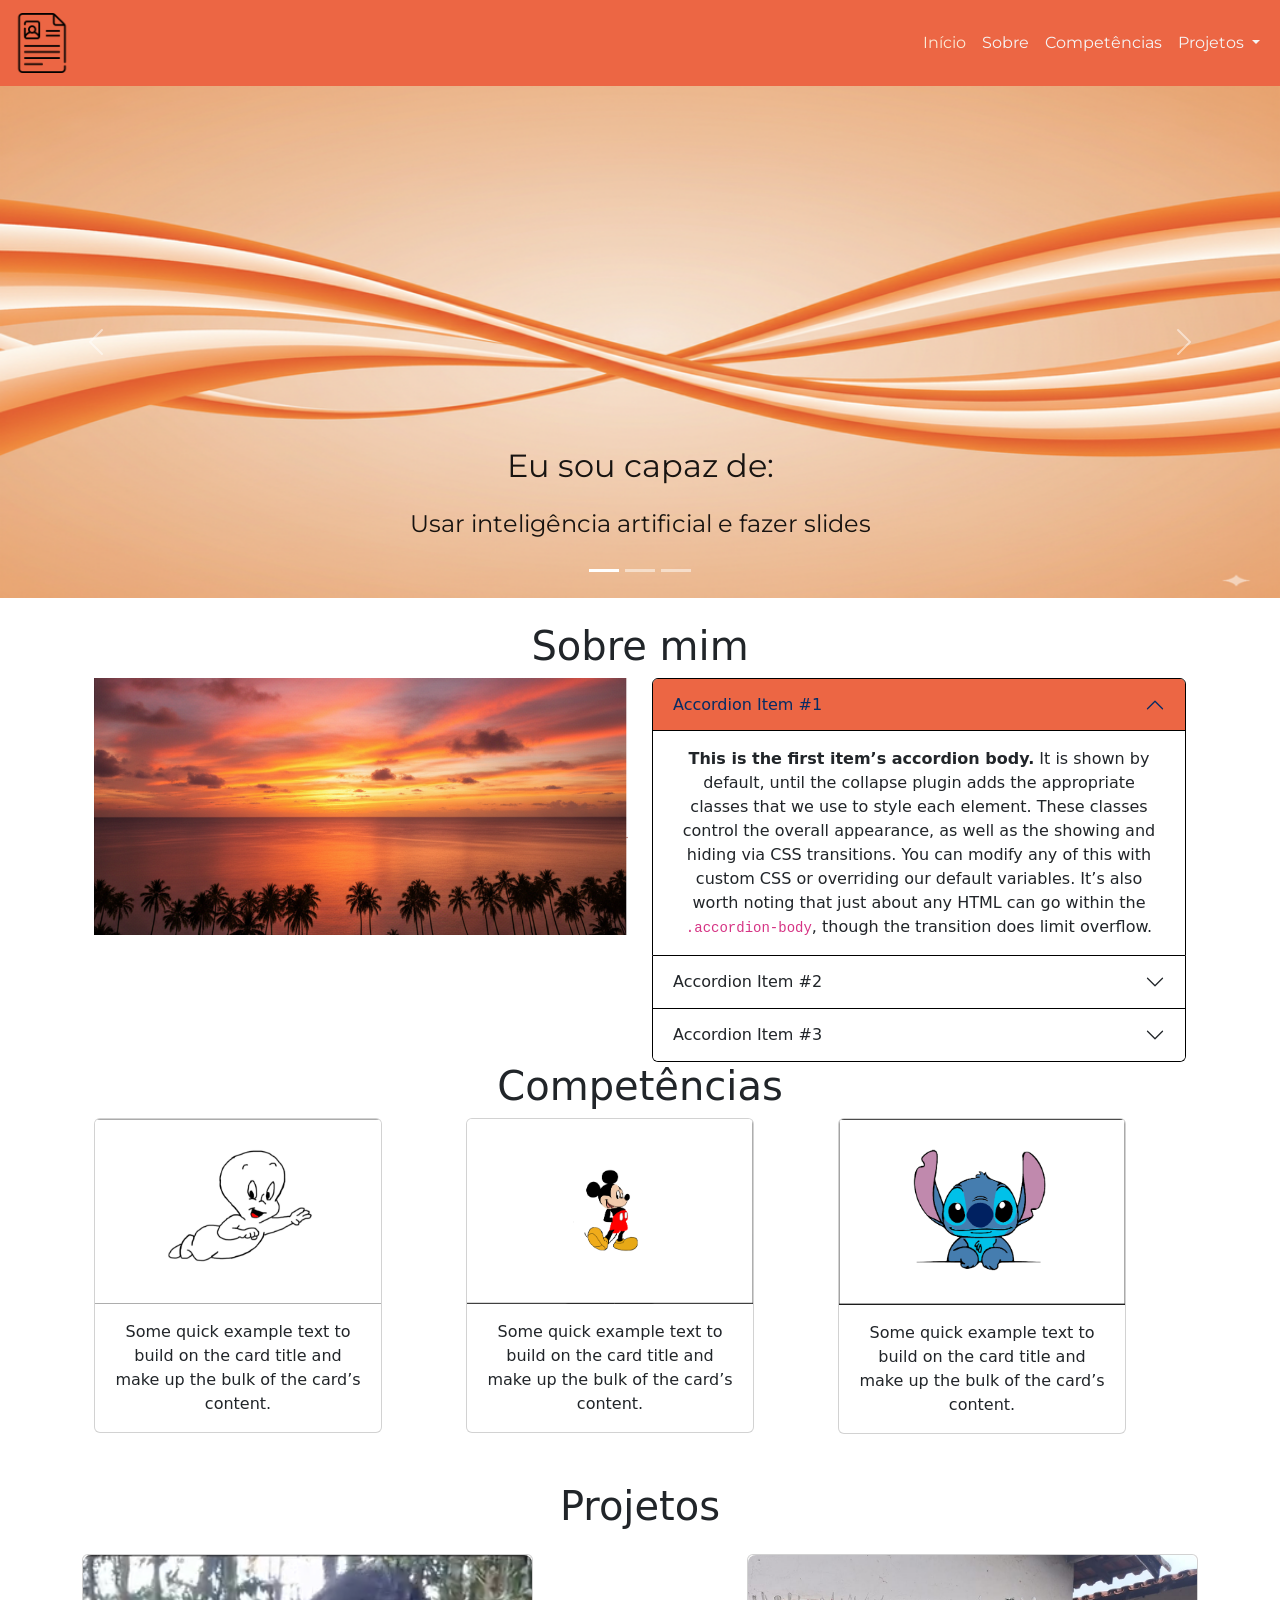
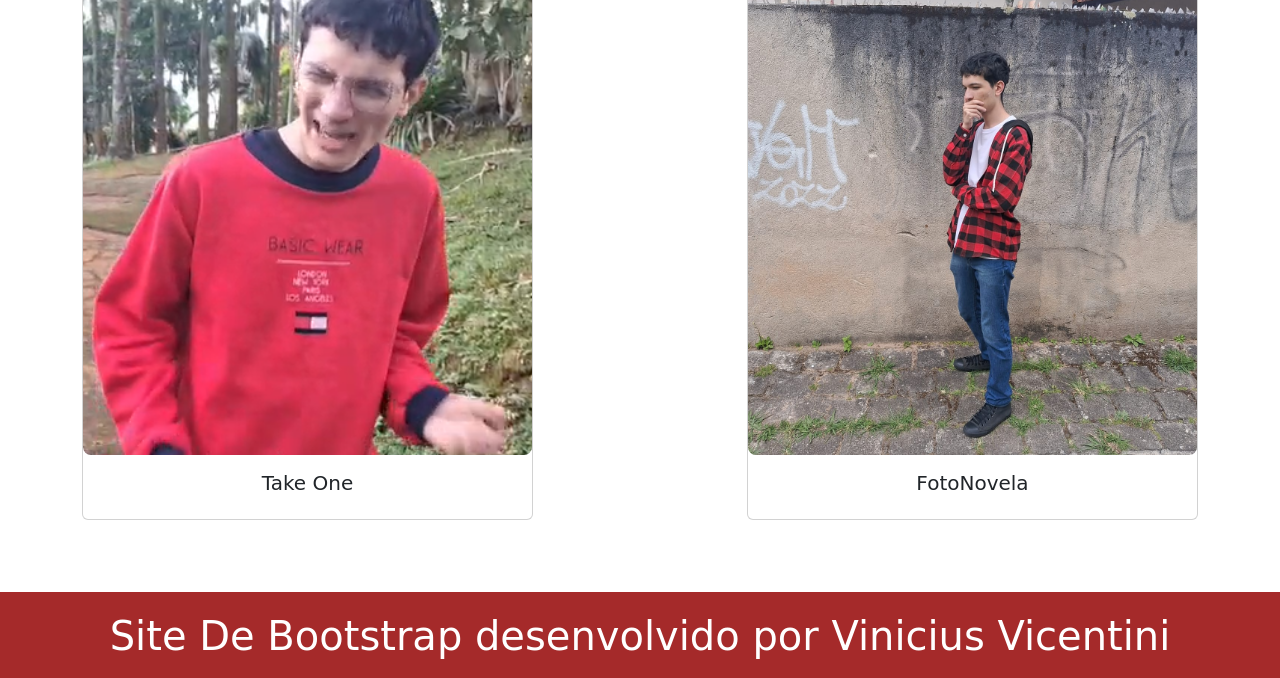
==== commit ce94866b: "responsividade" ====
--- a/Curriculo/index.html
+++ b/Curriculo/index.html
@@ -237,21 +237,28 @@
         </section>
     </main>
 
-    <section class="proj">
-        <div class="proj"></div>
-            <h1>Projetos</h1>
-            <div class="corrigir">
-                <div class="row justify-content-between">
-                <div class="card" style="width: 18rem;">
-                    <img src="img/trauma.png" class="card-img-top" alt="...">
-                        <h1>Take One</Table></h1>
-            </div>
-                <div class="col-4">
-                        <div class="card" style="width: 18rem;">
-                            <img class="pedres" src="img/fot_jpg.png" class="card-img-top" alt="...">
-                    <h1>FotoNovela</h1>
-                </div>
-            </div>
+    <section class="proj container my-5">
+        <h1 class="text-center mb-4">Projetos</h1>
+        <div class="row justify-content-between">
+            <!-- Take One -->
+            <div class="col-12 col-md-5 mb-4">
+                <div class="card h-100">
+                    <img src="img/trauma.png" class="card-img-top projeto-img" alt="...">
+                    <div class="card-body">
+                        <h5 class="card-title">Take One</h5>
+                    </div>
+                </div>
+            </div>
+            <!-- FotoNovela -->
+            <div class="col-12 col-md-5 mb-4">
+                <div class="card h-100">
+                    <img src="img/fot_jpg.png" class="card-img-top projeto-img" alt="...">
+                    <div class="card-body">
+                        <h5 class="card-title">FotoNovela</h5>
+                    </div>
+                </div>
+            </div>
+        </div>
     </section>
 
     <!-- rodapé do site -->
--- a/Curriculo/css/estilo.css
+++ b/Curriculo/css/estilo.css
@@ -1,18 +1,22 @@
-.samir{
-    width: 50px;
+/* Logo */
+.samir {
+    max-width: 60px;
     height: auto;
 }
-.fundomenu{
+
+/* Menu */
+.fundomenu {
     background-color: rgba(233, 72, 32, 0.836);
 }
 
-.minha_fonte{
-  font-family: "Montserrat", sans-serif;
-  font-optical-sizing: auto;
-  font-weight: 400px;
-  font-style: normal;
+.minha_fonte {
+    font-family: "Montserrat", sans-serif;
+    font-optical-sizing: auto;
+    font-weight: 400; /* corrigido, antes estava 400px */
+    font-style: normal;
 }
 
+/* Cores de texto */
 .preto {
     color: rgba(0, 0, 0, 0.9);
 }
@@ -33,12 +37,15 @@
 }
 
 /* Tamanhos de texto */
-.grande, .grande-contorno, .grande-neutro {
+.grande,
+.grande-contorno,
+.grande-neutro {
     font-size: 2rem;
-    
 }
 
-.medio, .medio-contorno, .medio-neutro {
+.medio,
+.medio-contorno,
+.medio-neutro {
     font-size: 1.5rem;
 }
 
@@ -47,36 +54,59 @@
     font-family: "Montserrat", sans-serif;
 }
 
+/* Imagens */
 .img-fluid {
-    width: 700px;
-    height: 500px;
+    max-width: 100%;
+    height: auto;
 }
 
+.pedres {
+    max-width: 100%;
+    height: auto;
+}
+
+/* Competências */
 .compe {
     text-align: center;
     margin-bottom: 30px;
-    margin-top: 20pxpx;
+    margin-top: 20px; /* corrigido */
 }
 
-.proj{
+/* Projetos */
+.proj {
     text-align: center;
 }
 
-.foot{
+/* Rodapé */
+.foot {
     text-align: center;
     background-color: brown;
     color: white;
-    margin-top: 20px;
-    padding: 1;
-    font-size: 0.5rem;
+    margin-top: 10px;
+    padding: 5px;
+    font-size: 0.8rem;
 }
 
-.corrigir {
-    margin-left: 100px;
+/* Responsividade extra */
+@media (max-width: 576px) {
+    h1 {
+        font-size: 1.5rem;
+    }
+
+    .foot {
+        font-size: 0.6rem;
+        padding: 0.5rem;
+    }
 }
 
-.pedres {
-    width: 200px;
-    height: 230px;
-    align-self: center;
-}+.projeto-img {
+    width: 100%;
+    height: 500px;      /* altura fixa para padronizar */
+    object-fit: cover;  /* corta a imagem mantendo proporção */
+    border-radius: 8px; /* opcional: cantos arredondados */
+}
+
+section {
+    padding: 0px; /* 60px em cima e embaixo, 0 nas laterais */
+}
+
